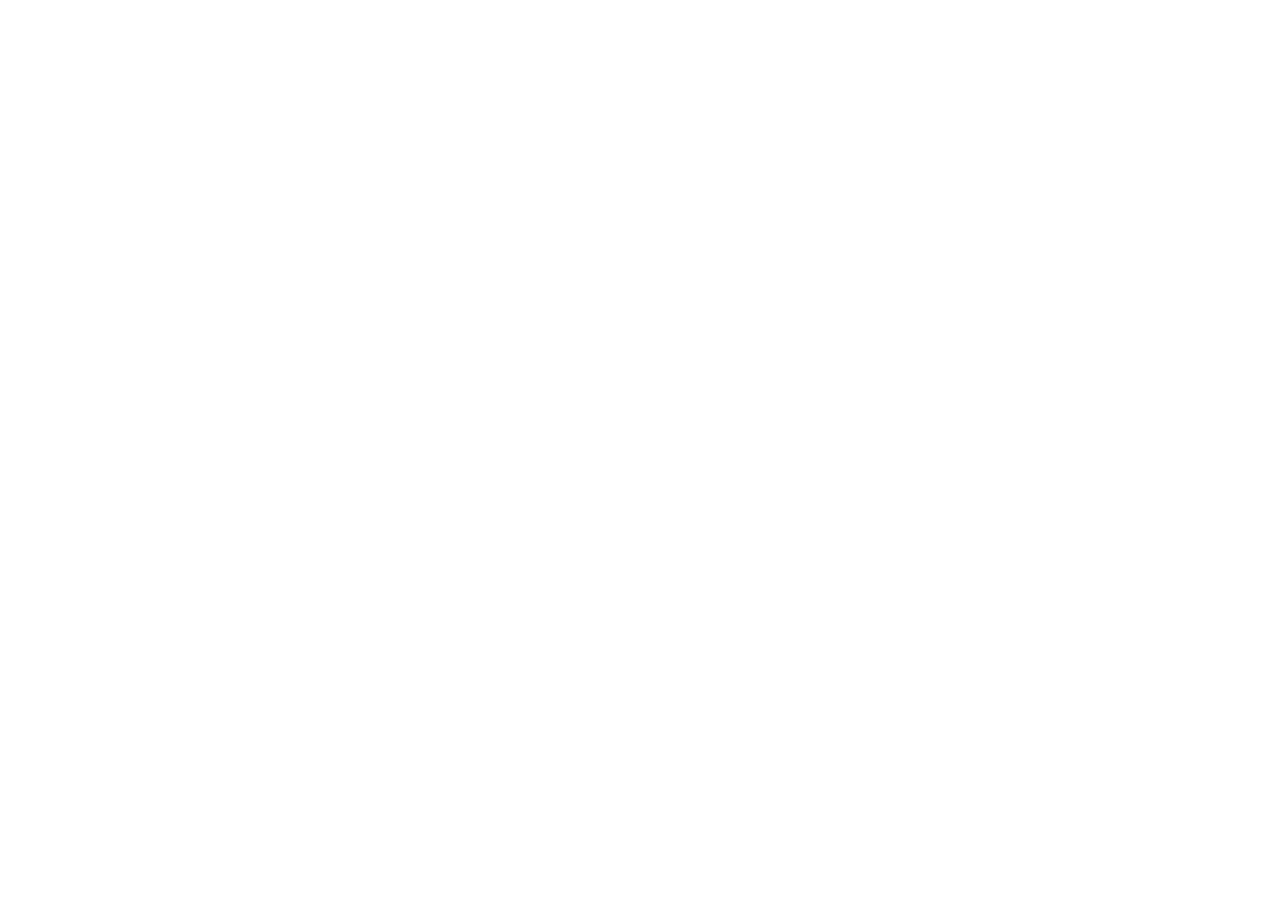
==== index.html @ 7de57aa4 "Create index.html" ====
<!DOCTYPE html>
<html lang="ru">
<head>
    <meta charset="UTF-8">
    <meta name="viewport" content="width=device-width, initial-scale=1.0">
    <title>Название вашей страницы</title>
</head>
<body>
    <!-- Здесь будет контент -->
</body>
</html>
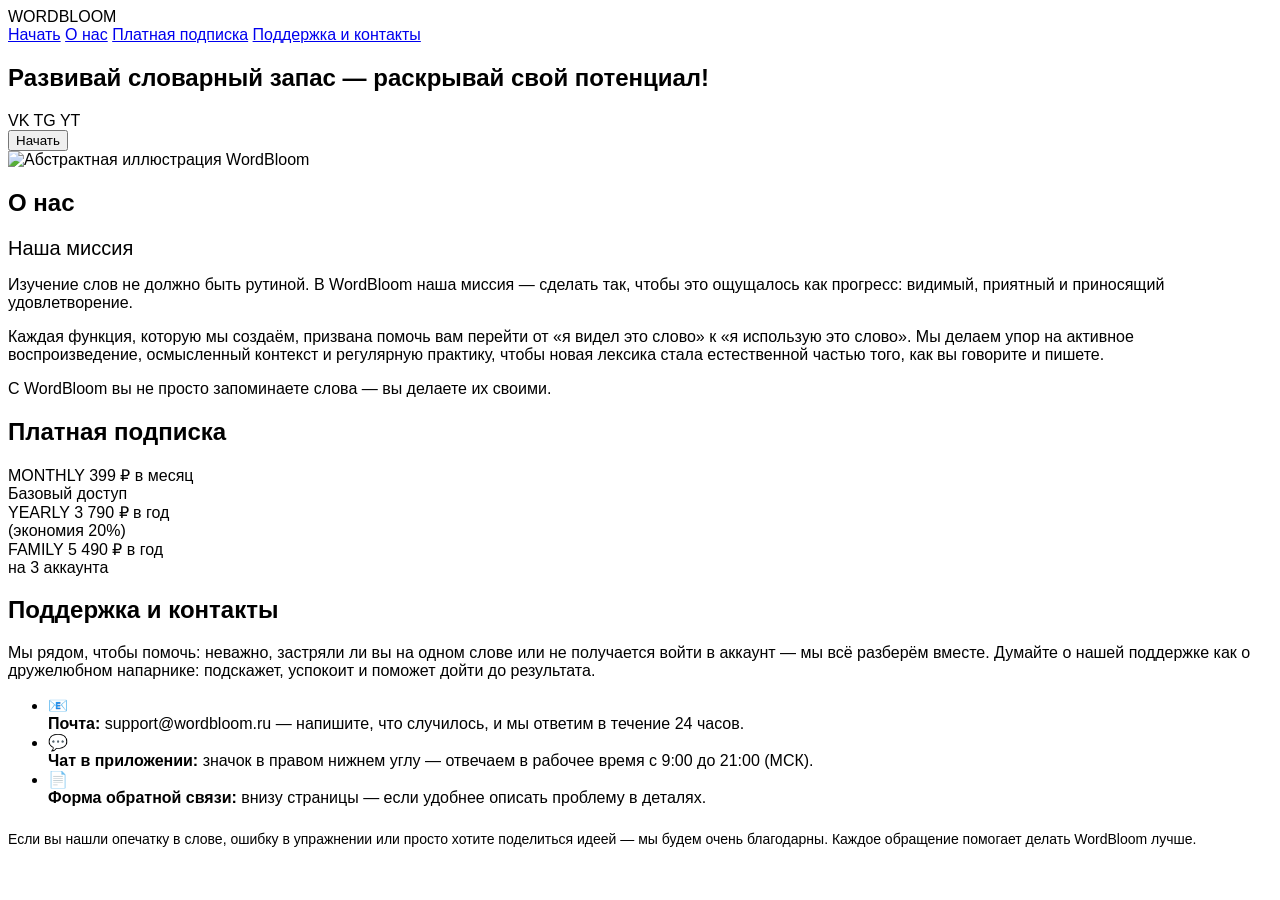
==== commit 011a1190: "Update index.html" ====
--- a/index.html
+++ b/index.html
@@ -1,11 +1,120 @@
 <!DOCTYPE html>
 <html lang="ru">
 <head>
-    <meta charset="UTF-8">
-    <meta name="viewport" content="width=device-width, initial-scale=1.0">
-    <title>Название вашей страницы</title>
+  <meta charset="UTF-8" />
+  <meta name="viewport" content="width=device-width, initial-scale=1.0"/>
+  <title>WordBloom</title>
+  <link rel="stylesheet" href="style.css">
+  <script src="script.js" defer></script>
 </head>
 <body>
-    <!-- Здесь будет контент -->
+
+  <div class="container">
+    <!-- Шапка -->
+    <header class="site-header">
+      <div class="logo">WORDBLOOM</div>
+      <nav class="nav-links">
+        <a href="lesson.html" class="nav-link">Начать</a>
+        <a href="#ubout" class="nav-link">О нас</a>
+        <a href="#pricing" class="nav-link">Платная подписка</a>
+        <a href="#contacts" class="nav-link">Поддержка и контакты</a>
+      </nav>
+    </header>
+
+    <!-- Главный экран -->
+    <section id= "#start" class="hero">
+      <div class="hero-content">
+        <h1>Развивай словарный запас — раскрывай свой потенциал!</h1>
+        <div class="social-icons">
+          <span>VK</span>
+          <span>TG</span>
+          <span>YT</span>
+        </div>
+        <button class ="btn-primary" onclick="window.location.href='lesson.html'">Начать</button>
+      </div>
+      
+      <div class="hero-image">
+        <img src="src/logo2.jpeg" alt="Абстрактная иллюстрация WordBloom" class="hero-img">
+      </div>
+    </section>
+
+    <!-- О нас -->
+    <section id="ubout" class="section-about">
+      <h2 class="section-title">О нас</h2>
+      <p class="section-title" style="font-size: 20px; margin-bottom: 16px;">Наша миссия</p>
+      
+      <p class="about-mission">
+        Изучение слов не должно быть рутиной. В WordBloom наша миссия — сделать так, чтобы это ощущалось как прогресс: видимый, приятный и приносящий удовлетворение.
+      </p>
+      <p class="about-mission">
+        Каждая функция, которую мы создаём, призвана помочь вам перейти от «я видел это слово» к «я использую это слово». Мы делаем упор на активное воспроизведение, осмысленный контекст и регулярную практику, чтобы новая лексика стала естественной частью того, как вы говорите и пишете.
+      </p>
+      <p class="about-mission">
+        С WordBloom вы не просто запоминаете слова — вы делаете их своими.
+      </p>
+    </section>
+
+    <!-- Платная подписка -->
+    <section id="pricing" class="section-pricing">
+      <h2 class="section-title">Платная подписка</h2>
+      <div class="pricing-grid">
+        <!-- Карточка 1: Monthly -->
+        <div class="pricing-card">
+          <span class="card-type">MONTHLY</span>
+          <span class="card-price">399 ₽</span>
+          <span class="card-period">в месяц</span>
+          <div class="card-benefit">Базовый доступ</div>
+        </div>
+
+        <!-- Карточка 2: Yearly -->
+        <div class="pricing-card">
+          <span class="card-type">YEARLY</span>
+          <span class="card-price">3 790 ₽</span>
+          <span class="card-period">в год</span>
+          <div class="card-benefit">(экономия 20%)</div>
+        </div>
+
+        <!-- Карточка 3: Family -->
+        <div class="pricing-card">
+          <span class="card-type">FAMILY</span>
+          <span class="card-price">5 490 ₽</span>
+          <span class="card-period">в год</span>
+          <div class="card-benefit">на 3 аккаунта</div>
+        </div>
+      </div>
+    </section>
+
+    <!-- Поддержка и контакты -->
+    <section id="contacts" class="section-contacts">
+      <h2 class="section-title">Поддержка и контакты</h2>
+      <p class="contacts-text">
+        Мы рядом, чтобы помочь: неважно, застряли ли вы на одном слове или не получается войти в аккаунт — мы всё разберём вместе. Думайте о нашей поддержке как о дружелюбном напарнике: подскажет, успокоит и поможет дойти до результата.
+      </p>
+      <ul class="contacts-list">
+        <li class="contact-item">
+          <div class="contact-icon">📧</div>
+          <div>
+            <strong>Почта:</strong> support@wordbloom.ru — напишите, что случилось, и мы ответим в течение 24 часов.
+          </div>
+        </li>
+        <li class="contact-item">
+          <div class="contact-icon">💬</div>
+          <div>
+            <strong>Чат в приложении:</strong> значок в правом нижнем углу — отвечаем в рабочее время с 9:00 до 21:00 (МСК).
+          </div>
+        </li>
+        <li class="contact-item">
+          <div class="contact-icon">📄</div>
+          <div>
+            <strong>Форма обратной связи:</strong> внизу страницы — если удобнее описать проблему в деталях.
+          </div>
+        </li>
+      </ul>
+      <p class="contacts-text" style="margin-top: 24px; font-size: 14px;">
+        Если вы нашли опечатку в слове, ошибку в упражнении или просто хотите поделиться идеей — мы будем очень благодарны. Каждое обращение помогает делать WordBloom лучше.
+      </p>
+    </section>
+  </div>
+
 </body>
 </html>
--- a/style.css
+++ b/style.css
@@ -0,0 +1,5 @@
+@import url('https://cdnfonts.com');
+
+body {
+  font-family: 'Verdana', sans-serif;
+}
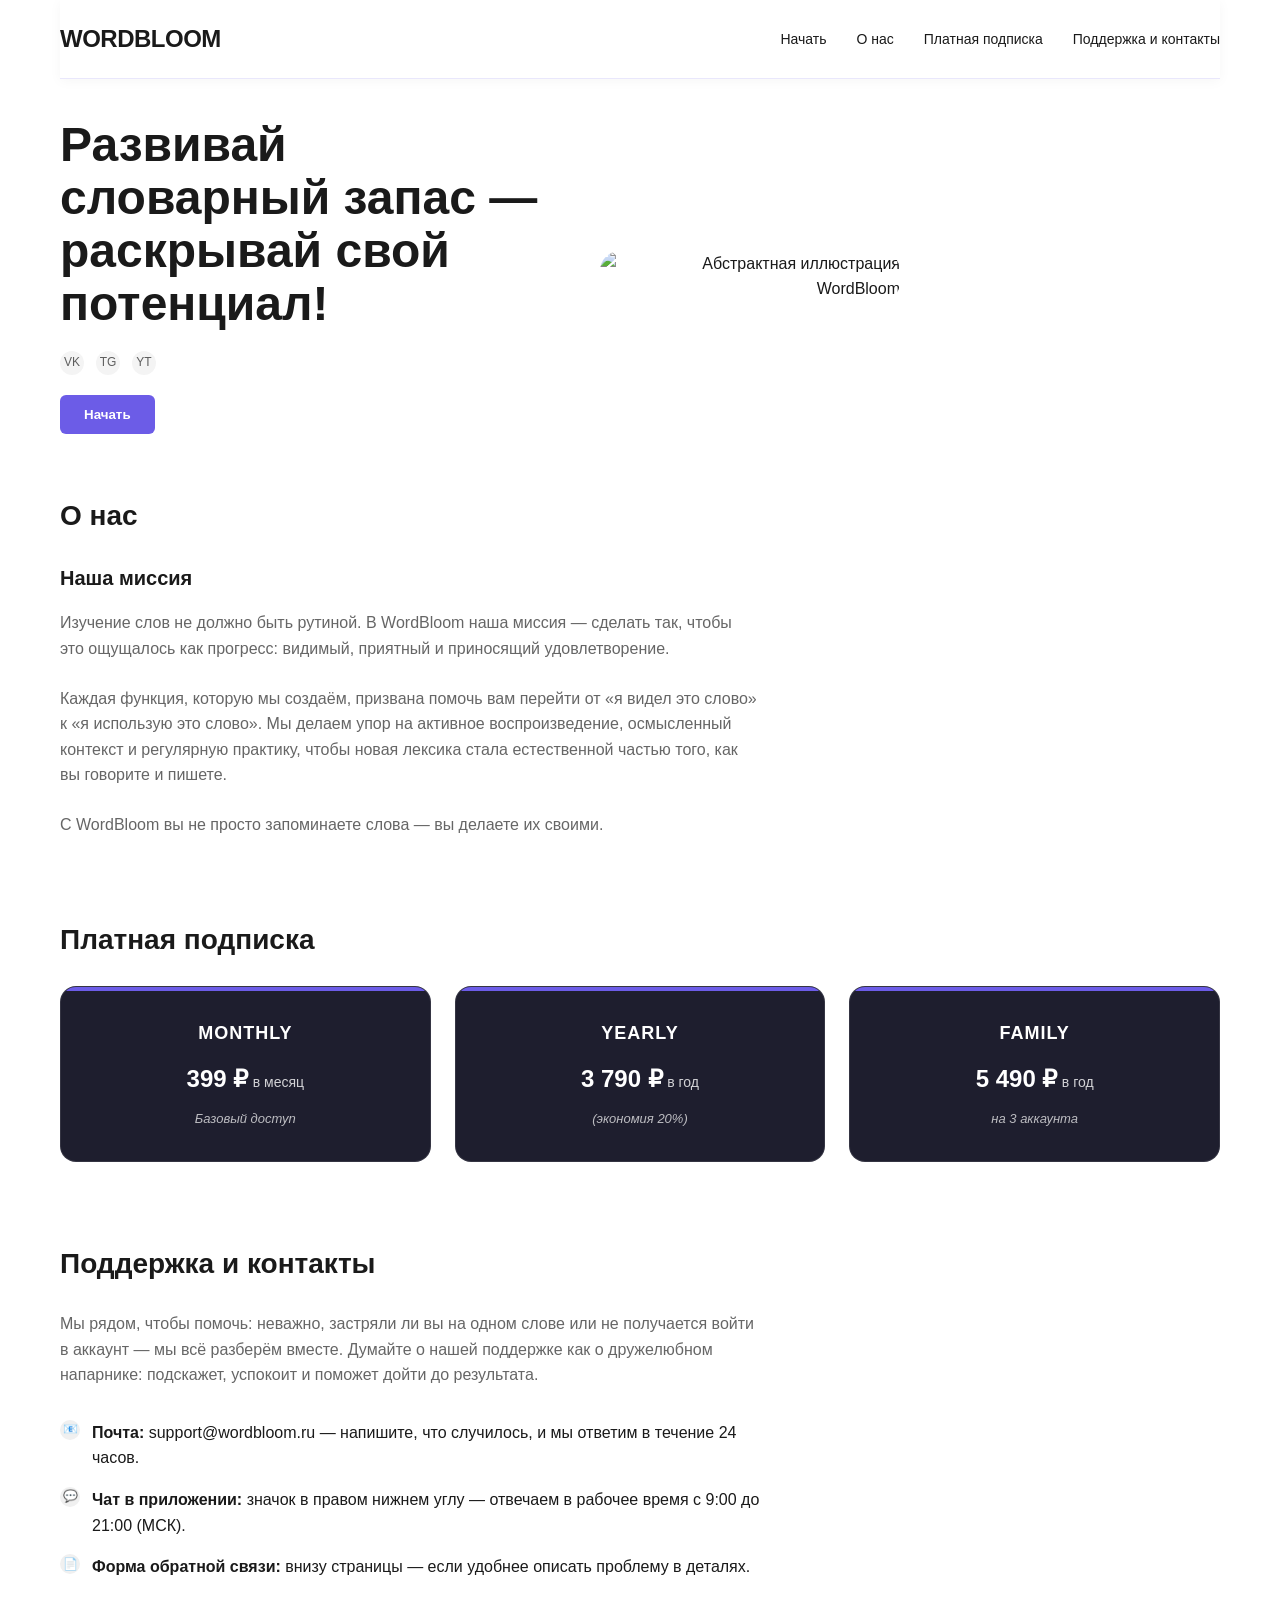
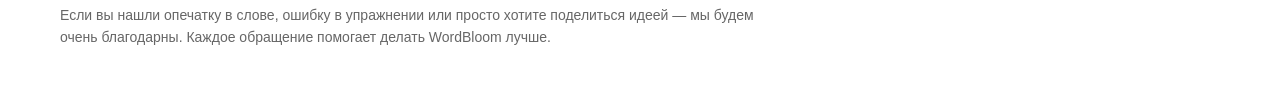
==== commit a7ac9e85: "Update index.html" ====
--- a/index.html
+++ b/index.html
@@ -14,7 +14,7 @@
     <header class="site-header">
       <div class="logo">WORDBLOOM</div>
       <nav class="nav-links">
-        <a href="lesson.html" class="nav-link">Начать</a>
+        <a href="l.html" class="nav-link">Начать</a>
         <a href="#ubout" class="nav-link">О нас</a>
         <a href="#pricing" class="nav-link">Платная подписка</a>
         <a href="#contacts" class="nav-link">Поддержка и контакты</a>
@@ -30,7 +30,7 @@
           <span>TG</span>
           <span>YT</span>
         </div>
-        <button class ="btn-primary" onclick="window.location.href='lesson.html'">Начать</button>
+        <button class ="btn-primary" onclick="window.location.href='l.html'">Начать</button>
       </div>
       
       <div class="hero-image">
--- a/style.css
+++ b/style.css
@@ -1,5 +1,272 @@
-@import url('https://cdnfonts.com');
+html {
+  scroll-behavior: smooth;
+}
+
+:root {
+  --bg-color: #ffffff;
+  --text-main: #1a1a1a;
+  --text-secondary: #666666;
+  --accent-purple: #6c5ce7;
+  --card-bg: #1e1e2e;
+  --card-text: #ffffff;
+  --border-color: #e0e0e0;
+}
+
+* {
+  box-sizing: border-box;
+  margin: 0;
+  padding: 0;
+}
 
 body {
-  font-family: 'Verdana', sans-serif;
-}
+  font-family: 'Segoe UI', Roboto, Helvetica, Arial, sans-serif;
+  background-color: var(--bg-color);
+  color: var(--text-main);
+  line-height: 1.6;
+}
+
+a { text-decoration: none; color: inherit; }
+ul { list-style: none; }
+
+.container {
+  max-width: 1200px;
+  margin: 0 auto;
+  padding: 0 20px;
+}
+
+/* --- Шапка (Header) --- */
+.site-header {
+  position: sticky;
+  top: 0;
+  z-index: 1000;
+  background-color: rgba(255, 255, 255, 0.92); /* полупрозрачный белый */
+  backdrop-filter: blur(10px); /* эффект матового стекла (подходит под фиолетовую тему) */
+  border-bottom: 1px solid rgba(108, 92, 231, 0.15);
+  box-shadow: 0 2px 12px rgba(0, 0, 0, 0.04);
+}
+
+header {
+  display: flex;
+  align-items: center;
+  justify-content: space-between;
+  padding: 20px 0;
+  border-bottom: 1px solid var(--border-color);
+  margin-bottom: 40px;
+}
+
+.logo {
+  font-size: 24px;
+  font-weight: 700;
+  color: var(--text-main);
+  letter-spacing: -0.5px;
+}
+
+.nav-links {
+  display: flex;
+  gap: 30px;
+}
+
+
+.nav-link {
+  font-size: 14px;
+  font-weight: 500;
+  color: var(--text-main);
+  transition: color 0.3s;
+}
+
+.nav-link:hover { color: var(--accent-purple); }
+
+/* --- Главный экран (Hero) --- */
+.hero {
+  display: flex;
+  align-items: center;
+  justify-content: space-between;
+  margin-bottom: 60px;
+  flex-wrap: wrap;
+  gap: 40px;
+}
+
+.hero-content h1 {
+  font-size: 48px;
+  line-height: 1.1;
+  margin-bottom: 20px;
+  max-width: 500px;
+}
+
+.social-icons {
+  display: flex;
+  gap: 12px;
+  margin-bottom: 20px;
+  opacity: 0.7;
+}
+
+.social-icons span {
+  width: 24px;
+  height: 24px;
+  background: #f0f0f0;
+  display: flex;
+  align-items: center;
+  justify-content: center;
+  border-radius: 50%;
+  font-size: 12px;
+}
+
+.btn-primary {
+  background-color: var(--accent-purple);
+  color: white;
+  padding: 12px 24px;
+  border-radius: 6px;
+  font-weight: 600;
+  border: none;
+  cursor: pointer;
+  transition: background 0.3s;
+}
+
+.btn-primary:hover { background-color: #5649c0; }
+
+.hero-image {
+  flex: 1;
+  min-width: 300px;
+  text-align: right;
+}
+
+
+.hero-img {
+  width: 100%;
+  max-width: 300px; /* Максимальная ширина картинки */
+  height: auto;     /* Высота подстроится автоматически */
+  border-radius: 20px;
+  display: block;
+  object-fit: cover; /* Если картинка прямоугольная, она заполнит блок аккуратно */
+}
+
+/* --- Секция "О нас" --- */
+.section-about {
+  margin-bottom: 80px;
+}
+
+.section-title {
+  font-size: 28px;
+  margin-bottom: 24px;
+  font-weight: 700;
+}
+
+.about-mission {
+  max-width: 700px;
+  color: var(--text-secondary);
+  margin-bottom: 24px;
+}
+
+.about-mission strong {
+  color: var(--text-main);
+}
+
+/* --- Секция подписок --- */
+.section-pricing {
+  margin-bottom: 80px;
+}
+
+.pricing-grid {
+  display: grid;
+  grid-template-columns: repeat(auto-fit, minmax(280px, 1fr));
+  gap: 24px;
+}
+
+.pricing-card {
+  background-color: var(--card-bg);
+  color: var(--card-text);
+  padding: 32px;
+  border-radius: 16px;
+  text-align: center;
+  position: relative;
+  overflow: hidden;
+  border: 1px solid rgba(255,255,255,0.1);
+}
+
+.pricing-card::before {
+  content: '';
+  position: absolute;
+  top: 0;
+  left: 0;
+  right: 0;
+  height: 4px;
+  background: var(--accent-purple);
+}
+
+.card-type {
+  font-size: 18px;
+  font-weight: 700;
+  text-transform: uppercase;
+  letter-spacing: 1px;
+  margin-bottom: 12px;
+  display: block;
+}
+
+.card-price {
+  font-size: 24px;
+  font-weight: 700;
+  margin-bottom: 8px;
+}
+
+.card-period {
+  font-size: 14px;
+  opacity: 0.8;
+  margin-bottom: 20px;
+}
+
+.card-benefit {
+  font-size: 13px;
+  opacity: 0.7;
+  margin-top: 10px;
+  font-style: italic;
+}
+
+/* --- Секция контактов --- */
+.section-contacts {
+  margin-bottom: 60px;
+}
+
+.contacts-text {
+  max-width: 700px;
+  color: var(--text-secondary);
+  margin-bottom: 32px;
+}
+
+.contacts-list {
+  max-width: 700px;
+}
+
+.contact-item {
+  margin-bottom: 16px;
+  display: flex;
+  align-items: flex-start;
+  gap: 12px;
+}
+
+.contact-icon {
+  width: 20px;
+  height: 20px;
+  background: #f0f0f0;
+  border-radius: 50%;
+  display: flex;
+  align-items: center;
+  justify-content: center;
+  flex-shrink: 0;
+  font-size: 12px;
+  color: #333;
+}
+
+/* --- Адаптивность --- */
+@media (max-width: 768px) {
+  .hero { flex-direction: column; text-align: center; }
+  .hero-image { text-align: center; width: 100%; }
+  .hero-image-placeholder { margin: 0 auto; }
+  .hero-content h1 { max-width: 100%; }
+  .nav-links { display: none; }
+  
+  /* На мобильных картинка должна занимать всю доступную ширину */
+  .hero-img {
+    max-width: 100%;
+    width: 100%;
+  }
+}
